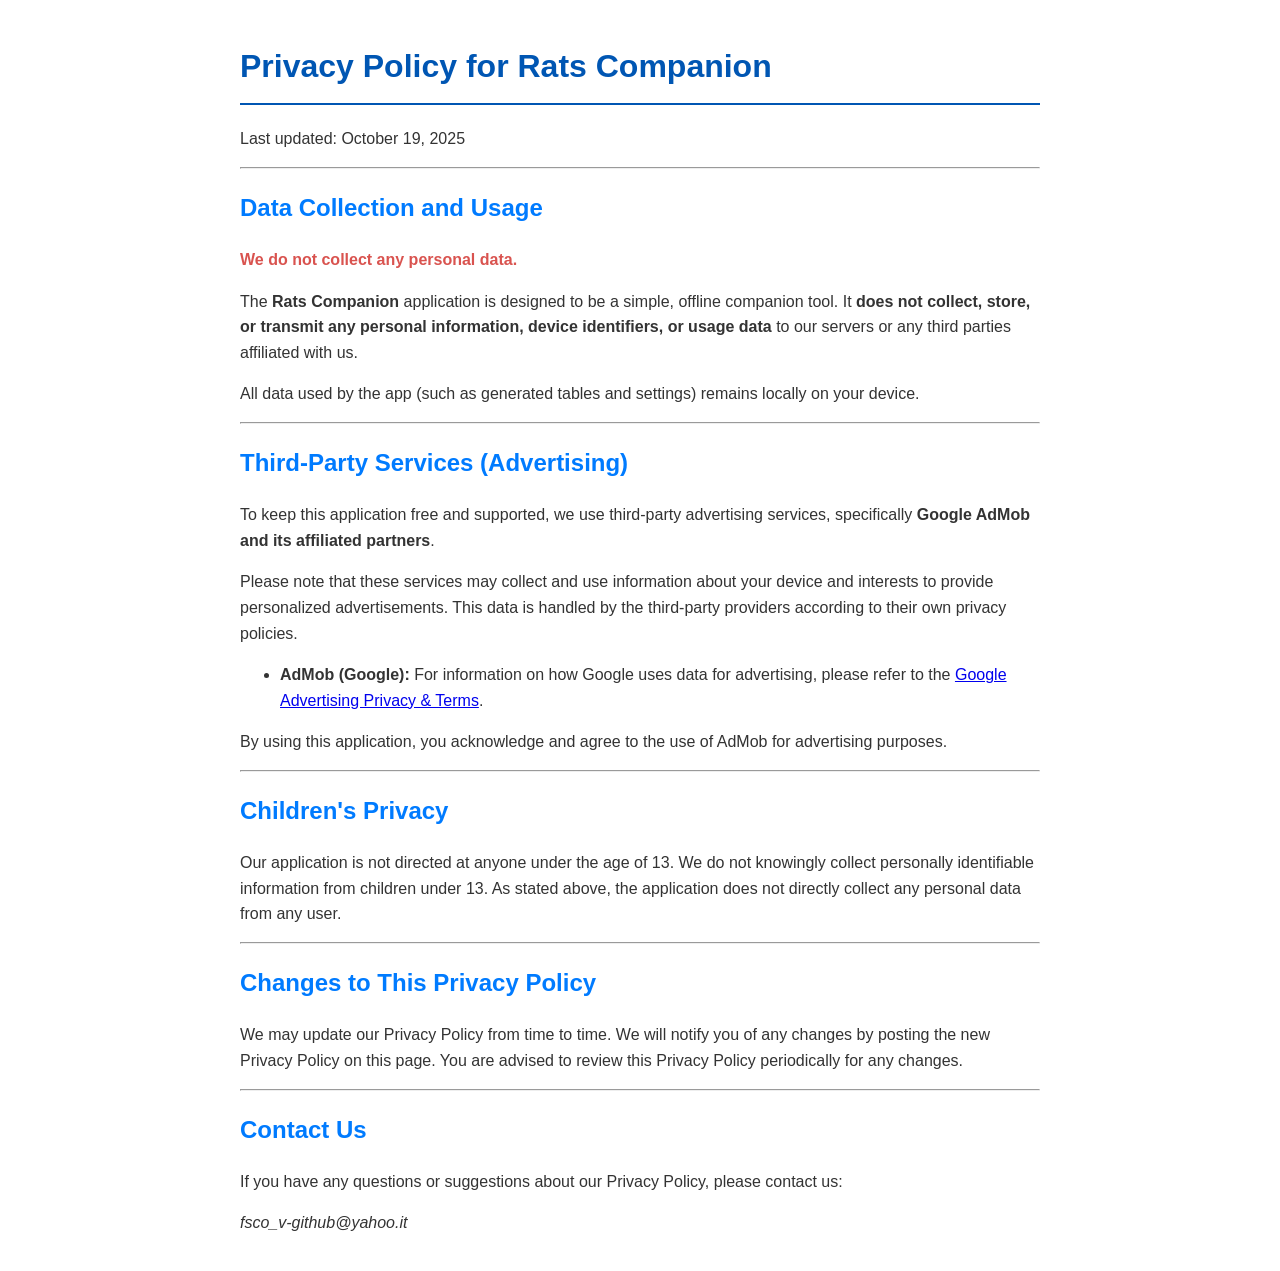
==== index.html @ c5507b11 "Add index.html" ====
<!DOCTYPE HTML>
<html lang="en-US">
    <head>
        <meta charset="UTF-8">
        <meta http-equiv="refresh" content="0; url=http://fvasco.github.io/ratscompanion/privacy.html">
        <script type="text/javascript">
            window.location.href = "http://fvasco.github.io/ratscompanion/privacy.html"
        </script>
        <title>Page Redirection</title>
    </head>
    <body>
        Redirect to <a href='http://fvasco.github.io/ratscompanion/privacy.html'>Privacy policy</a>.
    </body>
</html>
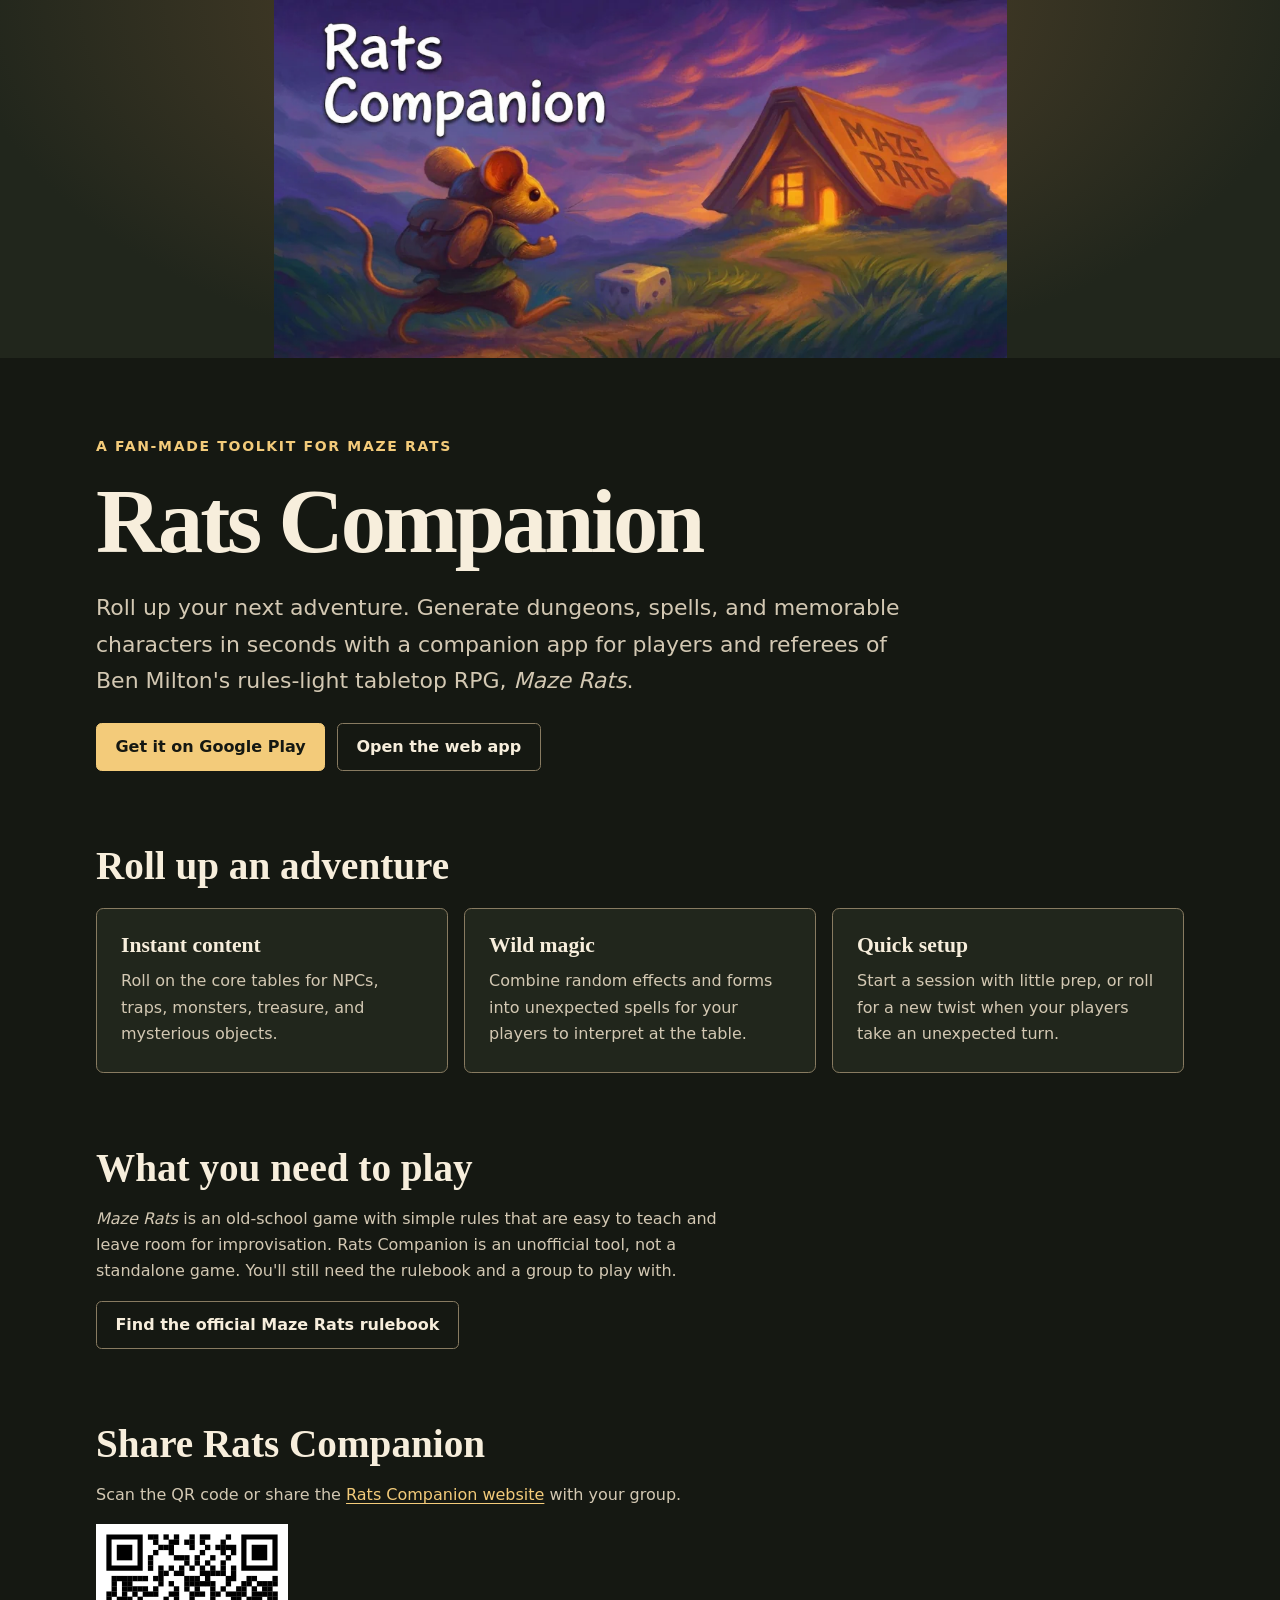
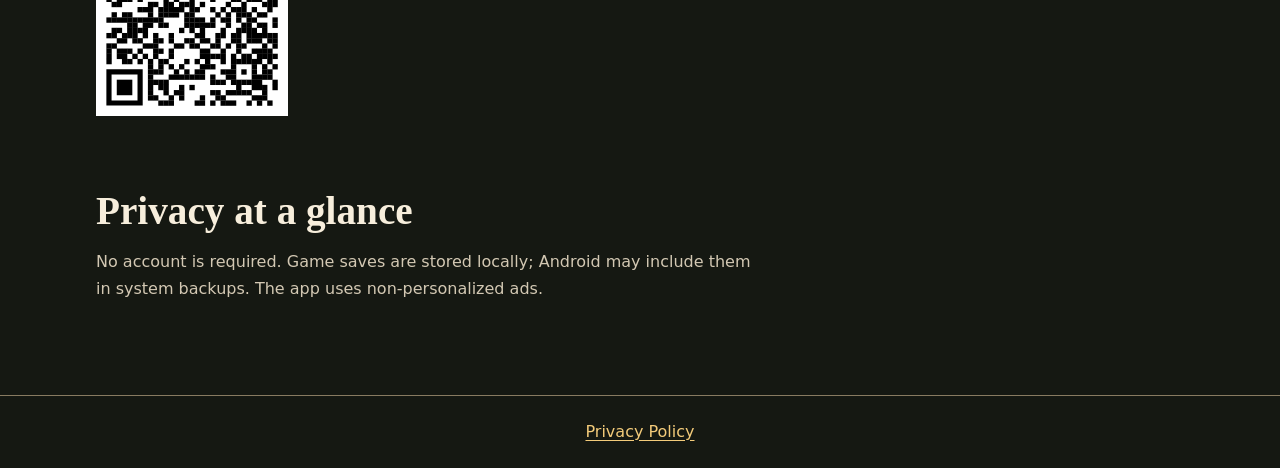
==== commit bf24d078: "Landing page" ====
--- a/index.html
+++ b/index.html
@@ -1,14 +1,63 @@
-<!DOCTYPE HTML>
-<html lang="en-US">
-    <head>
-        <meta charset="UTF-8">
-        <meta http-equiv="refresh" content="0; url=http://fvasco.github.io/ratscompanion/privacy.html">
-        <script type="text/javascript">
-            window.location.href = "http://fvasco.github.io/ratscompanion/privacy.html"
-        </script>
-        <title>Page Redirection</title>
-    </head>
-    <body>
-        Redirect to <a href='http://fvasco.github.io/ratscompanion/privacy.html'>Privacy policy</a>.
-    </body>
+<!DOCTYPE html>
+<html lang="en">
+<head>
+    <meta charset="UTF-8">
+    <meta name="viewport" content="width=device-width, initial-scale=1">
+    <meta name="description" content="Rats Companion is a fan-made toolkit for Maze Rats players and referees. Roll for monsters, treasure, spells, and more on Android or the web.">
+    <title>Rats Companion | A fan-made toolkit for Maze Rats</title>
+    <link rel="icon" href="favicon.ico" />
+    <link rel="stylesheet" href="styles.css">
+</head>
+<body>
+    <div class="masthead" aria-hidden="true"></div>
+    <main class="container">
+        <header class="hero prose">
+            <p class="eyebrow">A fan-made toolkit for Maze Rats</p>
+            <h1>Rats Companion</h1>
+            <p class="intro">Roll up your next adventure. Generate dungeons, spells, and memorable characters in seconds with a companion app for players and referees of Ben Milton's rules-light tabletop RPG, <cite>Maze Rats</cite>.</p>
+            <nav class="actions" aria-label="Get Rats Companion">
+                <a class="button button-primary" href="https://play.google.com/store/apps/details?id=io.github.fvasco.ratscompanion">Get it on Google Play</a>
+                <a class="button" href="https://ratscompanion.fsco-v-cloudflare.workers.dev/">Open the web app</a>
+            </nav>
+        </header>
+
+        <section class="section" aria-labelledby="features">
+            <h2 id="features">Roll up an adventure</h2>
+            <ul class="feature-grid" role="list">
+                <li class="feature">
+                    <h3>Instant content</h3>
+                    <p>Roll on the core tables for NPCs, traps, monsters, treasure, and mysterious objects.</p>
+                </li>
+                <li class="feature">
+                    <h3>Wild magic</h3>
+                    <p>Combine random effects and forms into unexpected spells for your players to interpret at the table.</p>
+                </li>
+                <li class="feature">
+                    <h3>Quick setup</h3>
+                    <p>Start a session with little prep, or roll for a new twist when your players take an unexpected turn.</p>
+                </li>
+            </ul>
+        </section>
+
+        <section class="section prose" aria-labelledby="rulebook">
+            <h2 id="rulebook">What you need to play</h2>
+            <p><cite>Maze Rats</cite> is an old-school game with simple rules that are easy to teach and leave room for improvisation. Rats Companion is an unofficial tool, not a standalone game. You'll still need the rulebook and a group to play with.</p>
+            <a class="button" href="https://questingblog.com/maze-rats/">Find the official Maze Rats rulebook</a>
+        </section>
+
+        <section class="section prose" aria-labelledby="share">
+            <h2 id="share">Share Rats Companion</h2>
+            <p>Scan the QR code or share the <a href="https://fvasco.github.io/ratscompanion/">Rats Companion website</a> with your group.</p>
+            <img class="share-qr" src="qrcode-share.svg" width="192" height="192" alt="QR code for the Rats Companion website">
+        </section>
+
+        <section class="section prose" aria-labelledby="privacy">
+            <h2 id="privacy">Privacy at a glance</h2>
+            <p>No account is required. Game saves are stored locally; Android may include them in system backups. The app uses non-personalized ads.</p>
+        </section>
+    </main>
+    <footer class="site-footer">
+        <a href="privacy.html">Privacy Policy</a>
+    </footer>
+</body>
 </html>
--- a/styles.css
+++ b/styles.css
@@ -0,0 +1,171 @@
+:root {
+    color-scheme: dark;
+    --background: #151812;
+    --surface: #21261c;
+    --text: #f7eedc;
+    --muted: #d3c8b3;
+    --accent: #f3cb7a;
+    --border: #887b61;
+}
+
+* {
+    box-sizing: border-box;
+}
+
+body {
+    min-height: 100vh;
+    display: flex;
+    flex-direction: column;
+    margin: 0;
+    background: var(--background);
+    color: var(--text);
+    font: 1rem/1.65 system-ui, sans-serif;
+}
+
+.masthead {
+    min-height: clamp(8rem, 28vw, 23rem);
+    background:
+        url("header.webp") center top / contain no-repeat,
+        radial-gradient(ellipse at top, #59472c, var(--surface) 75%);
+}
+
+.container {
+    width: min(calc(100% - 2 * clamp(1rem, 5vw, 3rem)), 68rem);
+    flex: 1;
+    margin-inline: auto;
+    padding-block: clamp(2.25rem, 6vw, 5rem);
+}
+
+.prose {
+    max-width: 65ch;
+    overflow-wrap: anywhere;
+}
+
+.hero {
+    max-width: 100%;
+}
+
+.hero p {
+    max-width: 60ch;
+}
+
+.eyebrow {
+    margin: 0 0 .75rem;
+    color: var(--accent);
+    font-size: .875rem;
+    font-weight: 700;
+    letter-spacing: .12em;
+    text-transform: uppercase;
+}
+
+h1,
+h2,
+h3 {
+    margin: 0;
+    font-family: Georgia, serif;
+    line-height: 1.15;
+}
+
+h1 {
+    font-size: clamp(2.5rem, 1.25rem + 5.5vw, 6rem);
+    letter-spacing: -.035em;
+}
+
+h2 {
+    font-size: clamp(1.65rem, 1.25rem + 1.5vw, 2.5rem);
+}
+
+h3 {
+    font-size: 1.35rem;
+}
+
+p {
+    color: var(--muted);
+}
+
+.intro {
+    margin: 1rem 0 1.5rem;
+    font-size: clamp(1.125rem, 1rem + .55vw, 1.375rem);
+}
+
+.actions {
+    display: flex;
+    flex-wrap: wrap;
+    gap: .75rem;
+}
+
+a {
+    color: var(--accent);
+    text-underline-offset: .2em;
+}
+
+.button,
+.site-footer a {
+    display: inline-flex;
+    align-items: center;
+    justify-content: center;
+    min-height: 3rem;
+}
+
+.button {
+    max-width: 100%;
+    padding: .6rem 1.15rem;
+    border: 1px solid var(--border);
+    border-radius: .35rem;
+    color: var(--text);
+    font-weight: 700;
+    text-align: center;
+    text-decoration: none;
+}
+
+.button-primary {
+    border-color: var(--accent);
+    background: var(--accent);
+    color: var(--background);
+}
+
+.button:hover {
+    text-decoration: underline;
+}
+
+a:focus-visible {
+    outline: 2px solid var(--text);
+    outline-offset: 4px;
+}
+
+.section {
+    margin-top: clamp(2.5rem, 6vw, 4.5rem);
+}
+
+.feature-grid {
+    display: grid;
+    grid-template-columns: repeat(auto-fit, minmax(min(100%, 17rem), 1fr));
+    gap: 1rem;
+    margin: 1.25rem 0 0;
+    padding: 0;
+    list-style: none;
+}
+
+.feature {
+    padding: clamp(1rem, 3vw, 1.5rem);
+    border: 1px solid var(--border);
+    border-radius: .45rem;
+    background: var(--surface);
+    overflow-wrap: anywhere;
+}
+
+.feature p {
+    margin: .65rem 0 0;
+}
+
+.share-qr {
+    display: block;
+    max-width: 100%;
+    height: auto;
+}
+
+.site-footer {
+    padding: .75rem 1rem;
+    border-top: 1px solid var(--border);
+    text-align: center;
+}
